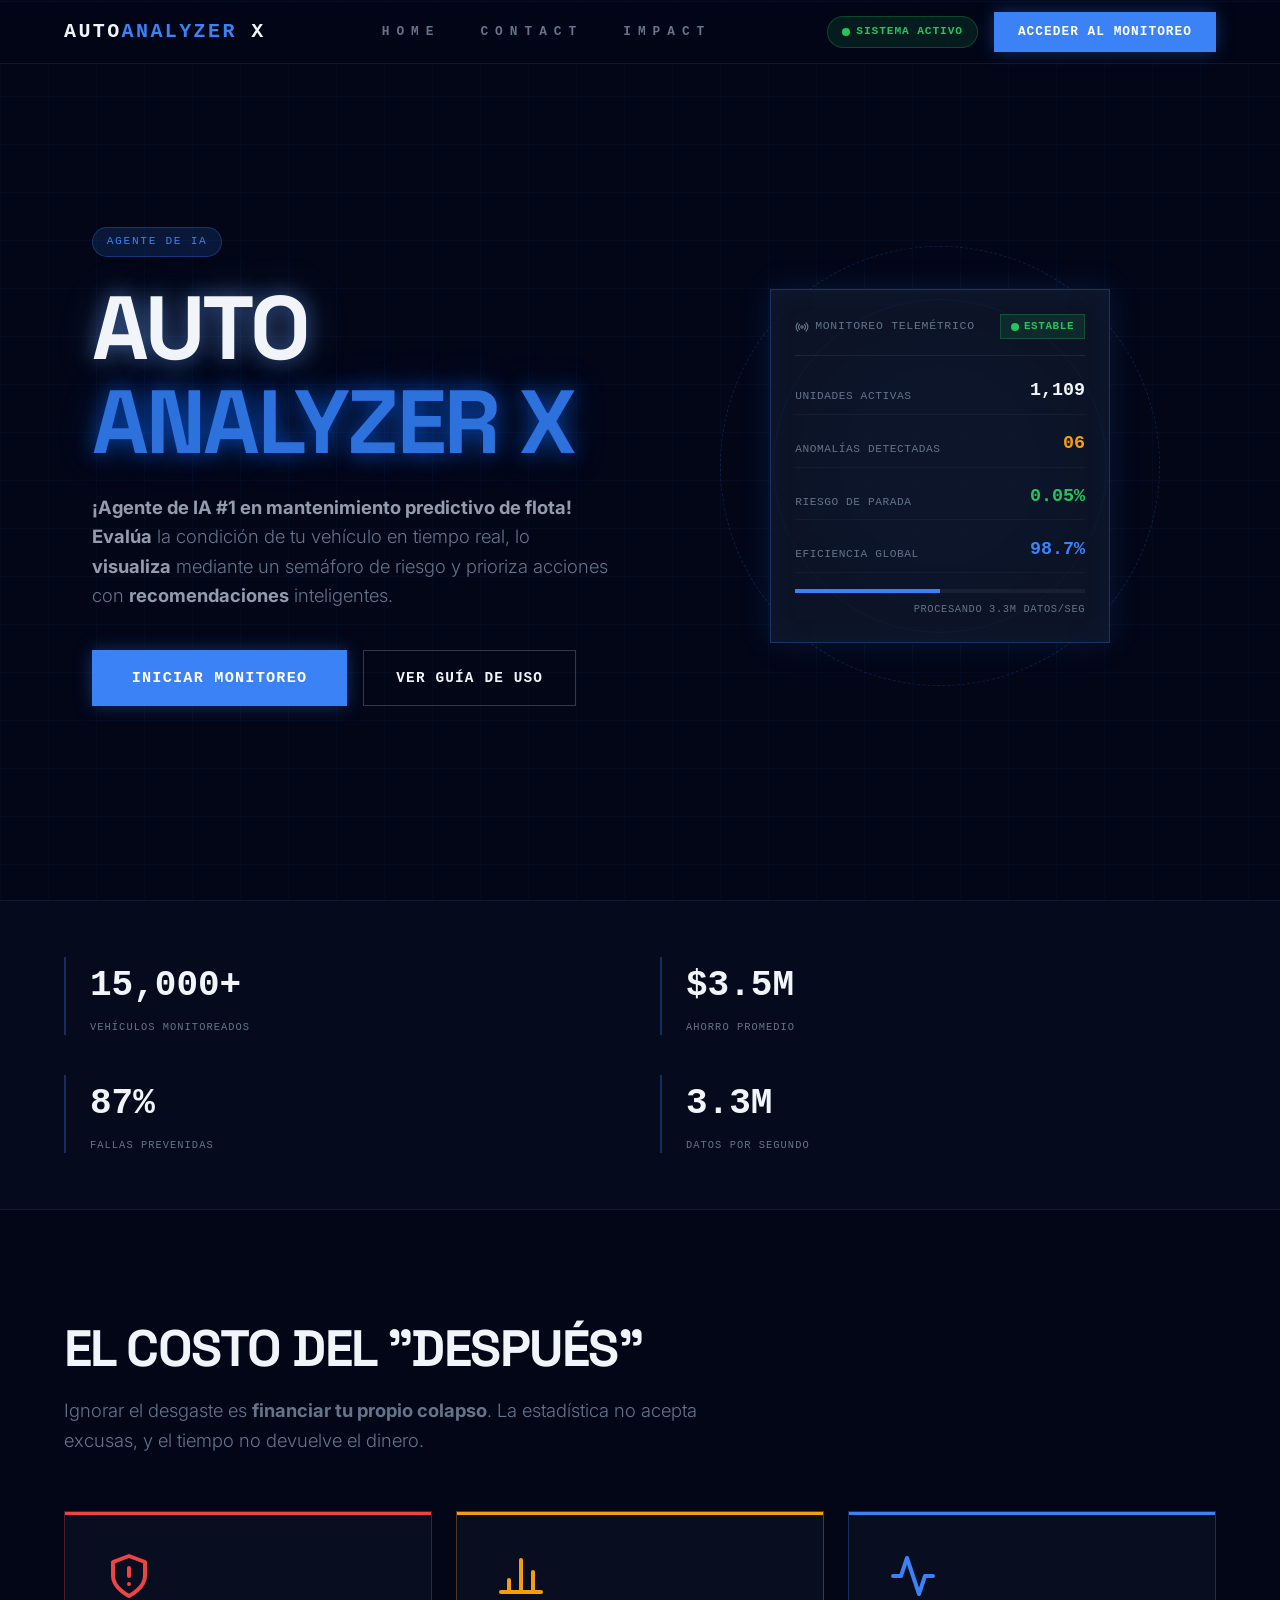
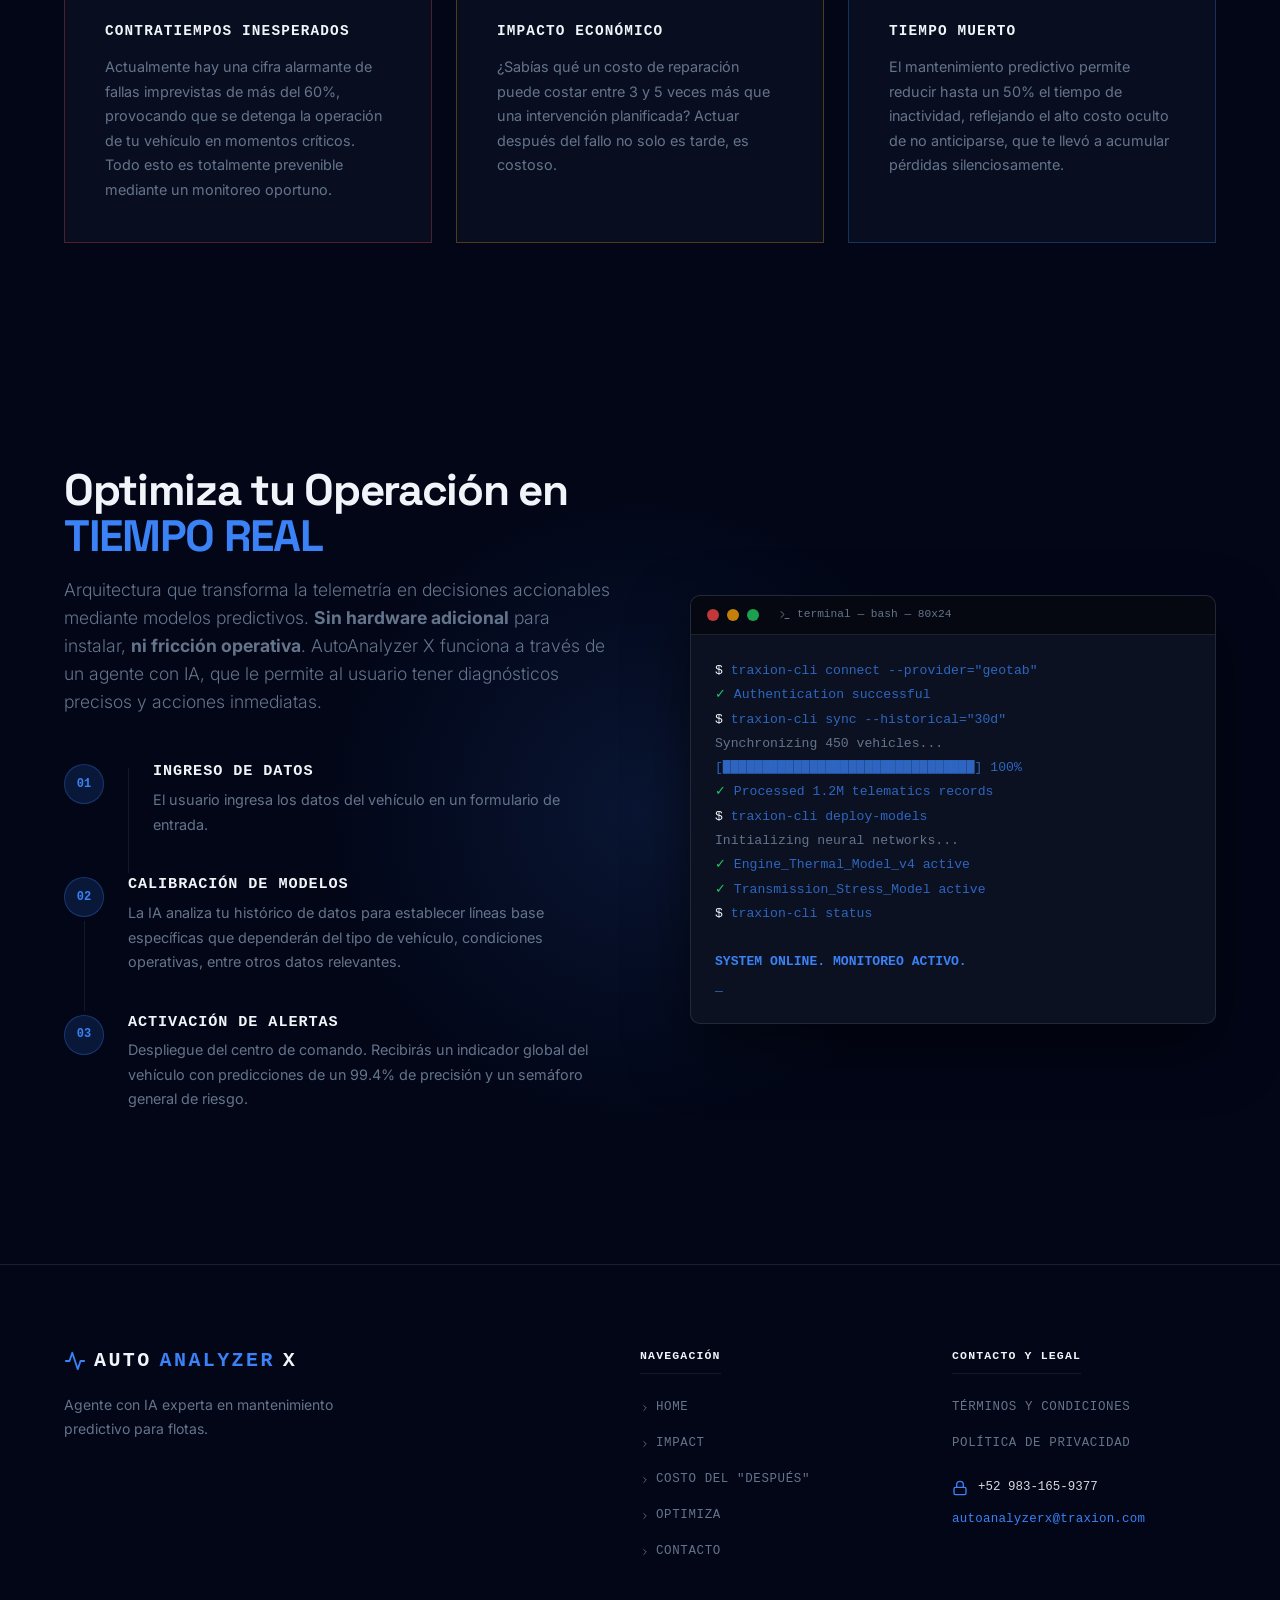
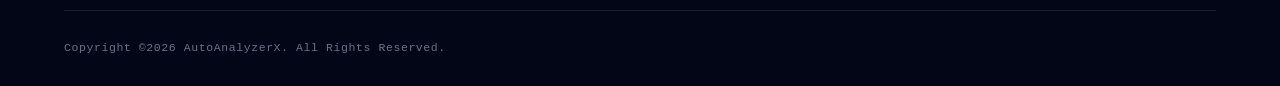
==== index.html @ 4f2681bc "cambio de nombre html" ====
<!DOCTYPE html>
<html lang="es">

<head>
    <meta charset="UTF-8">
    <meta name="viewport" content="width=device-width, initial-scale=1.0">
    <title>AutoAnalyzerX IA | Health & Care </title>
    <link rel="stylesheet" href="principal.css">

    <!--Link importado de google apis en el que juntaron varias fuentes y se utilizaron para el diseño general-->
    <style>
        @import url('https://fonts.googleapis.com/css2?family=Space+Grotesk:wght@400;500;600;700;800;900&family=Inter:wght@300;400;500;600&display=swap');
    </style>
</head>


<body>

    <!-- ENCABEZADO -->

    <nav>
        <div class="container">
            <div class="encabezado">
                <a href="#" class="logo">
                    <span class="logo-text">AUTO<span>ANALYZER</span> X
                </a>
                
                <div class="links">
                    <a href="#home">HOME</a>
                    <a href="#contact">CONTACT</a>
                    <a href="#impact">IMPACT</a>
                </div>
                
                <div class="sistema-acceder">
                    <div class="sistema-activo">
                        <span class="boton-sistema"></span>
                        SISTEMA ACTIVO
                    </div>
                    <a class="boton-acceder" href="....." target="_blank">
                        ACCEDER AL MONITOREO
                    </a>
                </div>
            </div>
        </div>
    </nav>

    <!-- BODY PRINCIPAL-INICIO -->

    <section id="hero" class="main-body">
        <div class="container">
            <div class="hero-inner">

                <!-- INICIO-TITULO -->
                <div class="hero-content">
                    <div class="agente-ia">
                        Agente de IA
                    </div>

                    <h1 class="titulo-principal">
                        AUTO
                        <span class="texto-2-colorido">ANALYZER X</span>
                    </h1>
                    
                    <p class="subtexto-titulo">
                        <strong>¡Agente de IA #1 en mantenimiento predictivo de flota!</strong>  
                        <strong>Evalúa</strong> la condición de tu vehículo en tiempo real, lo <strong>visualiza</strong> mediante un semáforo de riesgo y prioriza acciones con <strong>recomendaciones</strong> inteligentes.                     
                    </p>
                    
                    <div class="boton-hero">
                        <a class="boton-acceder boton-acceder-lg" href="........." target="_blank">
                            INICIAR MONITOREO
                        </a>
                        <a class="boton-guia" href="#tecnologia">
                            VER GUÍA DE USO
                        </a>
                    </div>
                </div>
                
                <!-- INICIO-CUADRO -->
                <div class="inicio-cuadro">
                    <div class="fondo-img-rango">

                        <!-- Diseño de un icono con fondo de radio -->
                        <div class="circulo-uno"></div>
                        <div class="circulo-dos"></div>
                        <div class="circulo-tres"></div>

                        <div class="rango-circulo efecto-border">
                            <div class="contenido-rango">
                                
                                <div class="rango-content-text">
                                    <svg width="14" height="14" viewBox="0 0 24 24"><circle cx="12" cy="12" r="2"></circle><path d="M16.24 7.76a6 6 0 0 1 0 8.49m-8.48-.01a6 6 0 0 1 0-8.49m11.31-2.82a10 10 0 0 1 0 14.14m-14.14 0a10 10 0 0 1 0-14.14"></path></svg>
                                    MONITOREO TELEMÉTRICO
                                    </div>
                                    <div class="rang-estable">
                                        <span class="boton-sistema"></span>
                                        ESTABLE
                                    </div>
                                </div>

                                <div class="cuadro-rango">
                                    <div class="cuadro-valores">
                                        <span class="cuadro-valores-texto">
                                            UNIDADES ACTIVAS
                                        </span>
                                        <span class="cuadro-valores-value uno">
                                            1,109
                                        </span>
                                    </div>

                                    <div class="cuadro-valores">
                                        <span class="cuadro-valores-texto">
                                            ANOMALÍAS DETECTADAS
                                        </span>
                                        <span class="cuadro-valores-value dos">
                                            06
                                        </span>
                                    </div>

                                    <div class="cuadro-valores">
                                        <span class="cuadro-valores-texto">
                                            RIESGO DE PARADA
                                        </span>
                                        <span class="cuadro-valores-value tres">
                                            0.05%
                                        </span>
                                    </div>
                                    
                                    <div class="cuadro-valores">
                                        <span class="cuadro-valores-texto">
                                            EFICIENCIA GLOBAL
                                        </span>
                                        <span class="cuadro-valores-value cuatro">
                                            98.7%
                                        </span>
                                    </div>
                                </div>
                                
                                <div class="rang-progress">
                                    <div class="rang-progress-bar"></div>
                                </div>
                                
                                <div class="rang-footer">
                                    PROCESANDO 3.3M DATOS/SEG
                                </div>
                            </div>
                        </div>
                    </div>
                </div>
            </div>
        </section>
        
        <!-- INICIO-FOOTER -->

        <section id="valores-aproximaciones">
            <div class="container">
                <div class="datos-aprox">
                    <div class="dato-item">
                        <div class="dato-value">15,000+</div>
                        <div class="dato-label">Vehículos Monitoreados</div>
                    </div>
                    
                    <div class="dato-item valor-1">
                        <div class="dato-value">$3.5M</div>
                        <div class="dato-label">Ahorro Promedio</div>
                    </div>
                    
                    <div class="dato-item valor-2">
                        <div class="dato-value">87%</div>
                        <div class="dato-label">Fallas Prevenidas</div>
                    </div>
                    
                    <div class="dato-item valor-3">
                        <div class="dato-value">3.3M</div>
                        <div class="dato-label">Datos por Segundo</div>
                    </div>
                </div>
            </div>
        </section>


        <!-- COSTO DEL DESPUÉS -->

        <section id="costo-despues" class="section">

            <div class="container">
                <div class="reveal">
                    <h2 class="costo-desp-texto"><strong>EL COSTO DEL "DESPUÉS"</strong></h2>
                    <p class="subtexto-costo-desp">Ignorar el desgaste es <strong>financiar tu propio colapso</strong>. La estadística no acepta excusas, y el tiempo no devuelve el dinero.</p>
                </div>
                
                <div class="cards-cuadro">
                    <div class="contenedor-cuadro card-red card-border-red reveal">
                        <!-- diseño de icono -->
                        <svg class="problem-icon icon-red" viewBox="0 0 24 24" width="60" height="60">
                            <path d="M12 22s8-4 8-10V5l-8-3-8 3v7c0 6 8 10 8 10z"></path>
                            <line x1="12" y1="8" x2="12" y2="12"></line>
                            <line x1="12" y1="16" x2="12.01" y2="16"></line>
                        </svg>

                        <h3 class="card-title">Contratiempos Inesperados</h3>
                        <p class="card-interior">Actualmente hay una cifra alarmante de fallas imprevistas de más del 60%, provocando que se detenga la operación de tu vehículo en momentos críticos. Todo esto es totalmente prevenible mediante un monitoreo oportuno.</p>
                    </div>
                    
                    <div class="contenedor-cuadro card-naranja card-border-naranja reveal valor-1">
                        <!-- diseño de icono -->
                        <svg class="problem-icon icon-amber" viewBox="0 0 24 24" width="60" height="60">
                            <line x1="18" y1="20" x2="18" y2="10"></line>
                            <line x1="12" y1="20" x2="12" y2="4"></line>
                            <line x1="6" y1="20" x2="6" y2="14"></line>
                            <line x1="2" y1="20" x2="22" y2="20"></line>
                        </svg>
                        
                        <h3 class="card-title">Impacto económico</h3>
                        <p class="card-interior">¿Sabías qué un costo de reparación puede costar entre 3 y 5 veces más que una intervención planificada? Actuar después del fallo no solo es tarde, es costoso.</p>
                    </div>
                    
                    <div class="contenedor-cuadro card-blue card-border-blue reveal valor-2">
                        <!-- diseño de icono -->
                        <svg class="problem-icon icon-blue" viewBox="0 0 24 24" width="60" height="60">
                            <polyline points="22 12 18 12 15 21 9 3 6 12 2 12"></polyline>
                        </svg>
                        <h3 class="card-title">Tiempo Muerto</h3>
                        <p class="card-interior">El mantenimiento predictivo permite reducir hasta un 50% el tiempo de inactividad, reflejando el alto costo oculto de no anticiparse, que te llevó a acumular pérdidas silenciosamente.</p>
                    </div>
                </div>
            </div>
        </section>



        <!-- IMPLEMENTACIÓN -->

        <section id="implementacion" class="section">

            <div class="container">

                <div class="impl-contenedor">

                    <div class="impl-content reveal">
                        <h2 class="impl-heading"> Optimiza tu Operación en<span> TIEMPO REAL</span></h2> 
                        <p class="impl-subtexto">Arquitectura que transforma la telemetría en decisiones accionables mediante modelos predictivos. <strong>Sin hardware adicional</strong> para instalar, <strong>ni fricción operativa</strong>. AutoAnalyzer X funciona a través de un agente con IA, que le permite al usuario tener diagnósticos precisos y acciones inmediatas.</p>
                        
                        <div class="pasos">

                            <div class="paso-indv">
                                <div class="paso-indv">
                                    <div class="paso-indv-circle">01</div>
                                    <div class="paso-indv-line"></div>
                                </div>
                                <div class="paso-indv-body">
                                    <h4 class="paso-indv-title">Ingreso de datos</h4>
                                    <p class="paso-indv-desc">El usuario ingresa los datos del vehículo en un formulario de entrada.</p>
                                </div>
                            </div>

                            <div class="paso-indv">
                                <div class="paso-indv-col">
                                    <div class="paso-indv-circle">02</div>
                                    <div class="paso-indv-line"></div>
                                </div>
                                <div class="paso-indv-body">
                                    <h4 class="paso-indv-title">Calibración de Modelos</h4>
                                    <p class="paso-indv-desc">La IA analiza tu histórico de datos para establecer líneas base específicas que dependerán del tipo de vehículo, condiciones operativas, entre otros datos relevantes.</p>
                                </div>
                            </div>

                            <div class="paso-indv">
                                <div class="paso-indv-col">
                                    <div class="paso-indv-circle">03</div>
                                </div>
                                <div class="paso-indv-body">
                                    <h4 class="paso-indv-title">Activación de Alertas</h4>
                                    <p class="paso-indv-desc">Despliegue del centro de comando. Recibirás un indicador global del vehículo con predicciones de un 99.4% de precisión y un semáforo general de riesgo.</p>
                                </div>
                            </div>

                        </div>
                    </div>
                    
                    <!-- Terminal -->
                    <div class="impl-terminal reveal valor-1">

                        <div class="terminal">

                            <div class="terminal-bar">
                                <div class="dot dot-red"></div>
                                <div class="dot dot-amber"></div>
                                <div class="dot dot-green"></div>

                                <div class="terminal-label">
                                    <!-- Terminal icon -->
                                     <svg width="12" height="12" viewBox="0 0 24 24"><polyline points="4 17 10 11 4 5"></polyline><line x1="12" y1="19" x2="20" y2="19"></line></svg>
                                     terminal — bash — 80x24
                                    </div>
                                </div>

                                <div class="terminal-body">
                                    <span class="t-white">$</span> traxion-cli connect --provider="geotab"<br/>
                                    <span class="t-green">✓</span> Authentication successful<br/>
                                    <span class="t-white">$</span> traxion-cli sync --historical="30d"<br/>
                                    <span class="t-muted">Synchronizing 450 vehicles...</span><br/>
                                    [████████████████████████████████] 100%<br/>
                                    <span class="t-green">✓</span> Processed 1.2M telematics records<br/>
                                    <span class="t-white">$</span> traxion-cli deploy-models<br/>
                                    <span class="t-muted">Initializing neural networks...</span><br/>
                                    <span class="t-green">✓</span> Engine_Thermal_Model_v4 active<br/>
                                    <span class="t-green">✓</span> Transmission_Stress_Model active<br/>
                                    <span class="t-white">$</span> traxion-cli status<br/>
                                    <br/>
                                    <span class="t-blue">SYSTEM ONLINE. MONITOREO ACTIVO.</span><br/>
                                    <span class="t-cursor">_</span>
                                </div>

                            </div>

                        </div>

                    </div>

                </div>

            </div>
        </section>
        
        <footer>
            <div class="container">

                <div class="footer-grid">
                    
                    <div>
                        <div class="footer-brand-text">
                            <svg width="22" height="22" viewBox="0 0 24 24" color="var(--blue)"><polyline points="22 12 18 12 15 21 9 3 6 12 2 12"></polyline></svg>
                            AUTO<span>ANALYZER </span>X 
                        </div>
                        
                        <p class="footer-brand-desc">
                            Agente con IA experta en mantenimiento predictivo para flotas.
                        </p>  
                    </div>

                    <div>
                        <div class="footer-col-title">
                            Navegación
                        </div>

                        <ul class="footer-links">
                            <li>
                                <a href="#">
                                    <svg width="10" height="10" viewBox="0 0 24 24"><polyline points="9 18 15 12 9 6"></polyline></svg>
                                    HOME
                                </a>
                            </li>
                                
                            <li>
                                <a href="#impact">
                                    <svg width="10" height="10" viewBox="0 0 24 24"><polyline points="9 18 15 12 9 6"></polyline></svg>
                                    IMPACT
                                </a>
                            </li>
                            
                            <li>
                                <a href="#costo">
                                    <svg width="10" height="10" viewBox="0 0 24 24"><polyline points="9 18 15 12 9 6"></polyline></svg>
                                    COSTO DEL "DESPUÉS"
                                </a>
                            </li>

                            <li>
                                <a href="#optimiza">
                                    <svg width="10" height="10" viewBox="0 0 24 24"><polyline points="9 18 15 12 9 6"></polyline></svg>
                                    OPTIMIZA
                                </a>
                            </li>
                                
                            <li>
                                <a href="#contacto">
                                    <svg width="10" height="10" viewBox="0 0 24 24"><polyline points="9 18 15 12 9 6"></polyline></svg>
                                    CONTACTO
                                </a>
                            </li>
                        </ul>
                    </div>
                        
                    <div>
                        <div class="footer-col-title">Contacto y Legal</div>
                        
                        <ul class="footer-links" style="margin-bottom:1.5rem;">
                            <li><a href="#">TÉRMINOS Y CONDICIONES</a></li>
                            <li><a href="#">POLÍTICA DE PRIVACIDAD</a></li>
                        </ul>

                        <div class="footer-contact-item">
                            <svg width="16" height="16" viewBox="0 0 24 24" color="var(--blue)"><rect x="3" y="11" width="18" height="11" rx="2" ry="2"></rect><path d="M7 11V7a5 5 0 0 1 10 0v4"></path></svg>
                            +52 983-165-9377
                        </div>
                        
                        <div class="footer-email">autoanalyzerx@traxion.com</div>
                    </div>
                </div>
                    
                <!-- Bottom bar -->
                <div class="footer-bottom">
                    <p class="footer-copy">Copyright &copy;2026 AutoAnalyzerX. All Rights Reserved.</p>
                </div>

            </div>

        </footer>
            
        <script>
        const observer = new IntersectionObserver((entries) => {
            entries.forEach(entry => {
                if (entry.isIntersecting) {
                    entry.target.classList.add('visible');
                }
            });
        }, { 
            threshold: 0.12 });document.querySelectorAll('.reveal').forEach(el => observer.observe(el));
        </script>

    </body>

</html>
---- principal.css ----
/* GENNERAL-CONTENIDO COMPLETO  */
body {
  background-color: var(--bg-deep);
  color: var(--text-primary);
  font-family: 'Inter', sans-serif;
  font-weight: 400;
  line-height: 1.6;
  min-height: 100vh;
  overflow-x: hidden;
}

h1, h2, h3, h4 {
  font-family: 'Space Grotesk', sans-serif;
  line-height: 1.05;
  letter-spacing: -0.03em;
}

a { text-decoration: none; color: inherit; }
ul { list-style: none; }
img { display: block; max-width: 100%; }


*, *::before, *::after { box-sizing: border-box; margin: 0; padding: 0; }
html { scroll-behavior: smooth; }


/* para visualizar en PANTALLAS PEQUEÑAS*/
@media (max-width: 768px) {
  .links { display: none; }
  .sistema-activo { display: none; }

  .datos-aprox {
    grid-template-columns: 1fr 1fr;
  }

  .footer-grid {
    grid-template-columns: 1fr;
    gap: 2.5rem;
  }

  .table-body { padding: 1rem; } 
}

@media (max-width: 640px) {
  .boton-hero { flex-direction: column; }
  .boton-acceder-lg, .boton-guia { width: 100%; justify-content: center; }
}


/* para visualizar en PANTALLAS GRANDES */
@media (min-width: 768px) {
  .datos-aprox {
    grid-template-columns: repeat(4, 1fr);
  }
}














.main-body {
  background-image:
    linear-gradient(rgba(59,130,246,0.04) 1px, transparent 1px),
    linear-gradient(90deg, rgba(59,130,246,0.04) 1px, transparent 1px);
  background-size: 48px 48px;
}

.texto-2-colorido {
    color: #2d71dd;
    text-shadow: 0 0 20px rgba(0, 97, 252, 0.6), 0 0 40px rgba(59,130,246,0.3);
}

.efecto-box {
  box-shadow: 0 0 20px rgba(59,130,246,0.25), inset 0 0 20px rgba(59,130,246,0.05);
}

.efecto-border {
  border: 1px solid var(--blue-border);
  box-shadow: 0 0 30px rgba(59,130,246,0.15), inset 0 0 30px rgba(59,130,246,0.05);
}

.boton-sistema {
  display: inline-block;
  width: 8px; height: 8px;
  border-radius: 50%;
  background-color: var(--green);
  animation: pulse-dot 2s ease-in-out infinite;
}

/* BODY */

.container {
  max-width: 1200px;
  margin: 0 auto;
  padding: 0 1.5rem;
}

nav {
  position: fixed;
  top: 0; left: 0; right: 0;
  z-index: 100;
  height: 64px;
  border-bottom: 1px solid var(--border);
  background: rgba(2,6,23,0.85);
  backdrop-filter: blur(12px);
  -webkit-backdrop-filter: blur(12px);
}

.encabezado {
  display: flex;
  align-items: center;
  justify-content: space-between;
  height: 64px;
}



/* ENCABEZADO */

.logo {
  display: flex;
  align-items: center;
  gap: 10px;
}


.logo-text {
  font-family: 'Courier New', monospace;
  font-weight: 700;
  font-size: 1.25rem;
  letter-spacing: 0.12em;
  color: var(--text-primary);
}

.logo-text span { color: var(--blue); }

.links {
  display: flex;
  align-items: center;
  gap: 2.5rem;
}

.links a {
  font-size: 0.8rem;
  font-weight: 600;
  letter-spacing: 7px;
  color: var(--text-muted);
  transition: color 0.2s;
  font-family: 'Courier New', monospace;
}

.links a:hover { color: var(--blue); }


.sistema-acceder {
  display: flex;
  align-items: center;
  gap: 1rem;
}

.sistema-activo {
  display: flex;
  align-items: center;
  gap: 6px;
  font-size: 0.7rem;
  font-family: 'Courier New', monospace;
  font-weight: 700;
  color: var(--green);
  background: var(--green-dim);
  border: 1px solid var(--green-border);
  padding: 6px 14px;
  border-radius: 999px;
  letter-spacing: 0.08em;
}

.boton-acceder {
  display: inline-flex;
  align-items: center;
  gap: 8px;
  background: var(--blue);
  color: #fff;
  font-family: 'Courier New', monospace;
  font-weight: 700;
  font-size: 0.8rem;
  letter-spacing: 0.08em;
  padding: 0 1.5rem;
  height: 40px;
  border: none;
  cursor: pointer;
  transition: background 0.2s, box-shadow 0.2s;
  text-decoration: none;
  box-shadow: 0 0 18px rgba(59,130,246,0.35);
}

.boton-acceder:hover {
  background: rgba(59,130,246,0.85);
  box-shadow: 0 0 30px rgba(59,130,246,0.5);
}

.boton-acceder-lg {
  height: 56px;
  padding: 0 2.5rem;
  font-size: 0.95rem;
}

.boton-guia {
  display: inline-flex;
  align-items: center;
  gap: 8px;
  background: transparent;
  color: var(--text-primary);
  font-family: 'Courier New', monospace;
  font-weight: 700;
  font-size: 0.9rem;
  letter-spacing: 0.08em;
  padding: 0 2rem;
  height: 56px;
  border: 1px solid rgba(255,255,255,0.2);
  cursor: pointer;
  transition: background 0.2s;
  text-decoration: none;
}

.boton-guia:hover { background: rgba(255,255,255,0.05); }



#hero {
  min-height: 100vh;
  padding: 8rem 0 6rem;
  position: relative;
  overflow: hidden;
  display: flex;
  align-items: center;
}

.hero-inner {
  display: flex;
  align-items: center;
  gap: 4rem;
  flex-wrap: wrap;
}

.hero-content { flex: 1 1 420px; }
.inicio-cuadro    { flex: 1 1 380px; }

.agente-ia {
  display: inline-flex;
  align-items: center;
  gap: 6px;
  padding: 5px 14px;
  border-radius: 999px;
  border: 1px solid var(--blue-border);
  background: var(--blue-dim);
  color: var(--blue);
  font-family: 'Courier New', monospace;
  font-size: 0.7rem;
  letter-spacing: 0.15em;
  text-transform: uppercase;
  margin-bottom: 1.5rem;
  animation: fade-up 0.5s ease both;
}

.titulo-principal {
  font-size: clamp(3rem, 7vw, 6.5rem);
  font-weight: 900;
  color: var(--text-primary);
  margin-bottom: 1.5rem;
  animation: fade-up 0.5s 0.1s ease both;
  text-shadow: 0 0 20px #497dd099, 0 0 40px #8dafe74d;
}


.subtexto-titulo{
  font-size: 1.15rem;
  color: var(--text-muted);
  font-weight: 300;
  max-width: 520px;
  margin-bottom: 2.5rem;
  animation: fade-up 0.5s 0.2s ease both;
  text-align: left;
}

.subtexto-titulo strong{
    color: #e1eeffa5;
}


.boton-hero{
  display: flex;
  flex-wrap: wrap;
  gap: 1rem;
  animation: fade-up 0.5s 0.3s ease both;
}

/* Sección: PARTE PRINCIPAL - INICIAL */

.fondo-img-rango {
  position: relative;
  width: 100%;
  max-width: 440px;
  aspect-ratio: 1;
  display: flex;
  align-items: center;
  justify-content: center;
  margin: 0 auto;
  animation: fade-in 0.8s 0.4s ease both;
}

.circulo-uno {
  position: absolute;
  inset: 20%;
  border-radius: 50%;
  background: rgba(59,130,246,0.08);
  filter: blur(40px);
}

.circulo-dos {
  position: absolute;
  inset: 0;
  border-radius: 50%;
  border: 1px dashed rgba(59,130,246,0.2);
  animation: spin-slow 60s linear infinite;
}

.circulo-tres {
  position: absolute;
  inset: 12%;
  border-radius: 50%;
  border: 1px solid rgba(59,130,246,0.3);
  animation: spin-slow-rev 40s linear infinite;
}

.rango-circulo {
  position: relative;
  z-index: 10;
  width: 90%;
  max-width: 340px;
  background: rgba(15,23,42,0.85);
  backdrop-filter: blur(12px);
  border: 1px solid var(--blue-border);
  box-shadow: 0 0 30px rgba(59,130,246,0.15), inset 0 0 30px rgba(59,130,246,0.05);
  padding: 1.5rem;
  font-family: 'Courier New', monospace;
  font-size: 0.8rem;
}

.contenido-rango {
  display: flex;
  justify-content: space-between;
  align-items: center;
  border-bottom: 1px solid var(--border);
  padding-bottom: 1rem;
  margin-bottom: 1.25rem;
}

.rango-content-text {
  display: flex;
  align-items: center;
  gap: 6px;
  color: var(--text-muted);
  font-size: 0.72rem;
  letter-spacing: 0.06em;
}

.rang-estable {
  display: flex;
  align-items: center;
  gap: 5px;
  color: var(--green);
  font-weight: 700;
  background: var(--green-dim);
  border: 1px solid var(--green-border);
  padding: 3px 10px;
  font-size: 0.68rem;
  letter-spacing: 0.06em;
}

.cuadro-rango { display: flex; flex-direction: column; gap: 0.9rem; margin-bottom: 1rem; }

.cuadro-valores {
  display: flex;
  justify-content: space-between;
  align-items: flex-end;
  border-bottom: 1px solid rgba(255,255,255,0.04);
  padding-bottom: 0.5rem;
}

.cuadro-valores-texto { color: var(--text-muted); font-size: 0.7rem; letter-spacing: 0.05em; }
.cuadro-valores-value { font-size: 1.15rem; font-weight: 700; }
.uno { color: var(--text-primary); }
.dos { color: var(--amber); }
.tres { color: var(--green); }
.cuatro { color: var(--blue); }

.rang-progress {
  height: 4px;
  background: rgba(255,255,255,0.05);
  overflow: hidden;
  position: relative;
  margin-bottom: 0.5rem;
}

.rang-progress-bar {
  position: absolute;
  top: 0; left: 0;
  height: 100%;
  width: 50%;
  background: var(--blue);
  animation: slide-bar 2s linear infinite;
}

.rang-footer {
  text-align: right;
  font-size: 0.65rem;
  color: var(--text-muted);
  letter-spacing: 0.06em;
}

/* PARTE INICIAL-FOOTER-VALORES */
#valores-aproximaciones {
  padding: 3.5rem 0;
  border-top: 1px solid var(--border);
  border-bottom: 1px solid var(--border);
  background: rgba(15,23,42,0.3);
}

.datos-aprox {
  display: grid;
  grid-template-columns: repeat(2, 1fr);
  gap: 2.5rem;
}

.dato-item {
  border-left: 2px solid rgba(59,130,246,0.3);
  padding-left: 1.5rem;
  transition: border-color 0.2s;
}

.dato-item:hover { border-color: var(--blue); }

.dato-value {
  font-family: 'Courier New', monospace;
  font-size: 2.25rem;
  font-weight: 700;
  color: var(--text-primary);
  margin-bottom: 0.25rem;
}

.dato-label {
  font-size: 0.65rem;
  color: var(--text-muted);
  font-family: 'Courier New', monospace;
  letter-spacing: 0.1em;
  text-transform: uppercase;
}



/* Sección: EL COSTO DEL "DESPUÉS" */

.section { padding: 7rem 0; }
.section-sm { padding: 4rem 0; }

.costo-desp-texto {
  font-size: clamp(2rem, 4vw, 3.5rem);
  font-weight: 800;
  margin-bottom: 1.25rem;
  letter-spacing: -0.03em;
}

.subtexto-costo-desp {
  font-size: 1.15rem;
  color: var(--text-muted);
  font-weight: 300;
  max-width: 640px;

}

.subtexto-costo-desp-centered { margin: 0 auto; text-align: center; }

#problema { background-color: var(--bg-deep); }

.cards-cuadro {
  display: grid;
  grid-template-columns: repeat(auto-fit, minmax(280px, 1fr));
  gap: 1.5rem;
  margin-top: 3.5rem;
}

.contenedor-cuadro {
  background: rgba(15,23,42,0.5);
  padding: 2.5rem;
  position: relative;
  overflow: hidden;
  border: 1px solid var(--border);
  transition: background 0.2s;
}

.contenedor-cuadro:hover { background: rgba(15,23,42,0.9); }

.contenedor-cuadro::before {
  content: '';
  position: absolute;
  top: 0; left: 0; right: 0;
  height: 3px;
}

.card-red::before   { background: var(--red); }
.card-naranja::before { background: var(--amber); }
.card-blue::before  { background: var(--blue); }

.card-border-red   { border-color: var(--red-border); }
.card-border-naranja { border-color: rgba(245,158,11,0.3); }
.card-border-blue  { border-color: var(--blue-border); }

.problem-icon {
  width: 48px; height: 48px;
  margin-bottom: 1.5rem;
}

.icon-red   { color: var(--red); }
.icon-amber { color: var(--amber); }
.icon-blue  { color: var(--blue); }

.card-title {
  font-family: 'Courier New', monospace;
  font-size: 0.9rem;
  font-weight: 700;
  letter-spacing: 0.08em;
  margin-bottom: 1rem;
  text-transform: uppercase;
}

.card-interior {
  font-size: 0.9rem;
  color: var(--text-muted);
  line-height: 1.7;
}



/* Sección: OPTIMIZA EN TIEMPO REAL */
#implementacion { background-color: var(--bg-deep); }

.impl-contenedor {
  display: flex;
  flex-wrap: wrap;
  gap: 5rem;
  align-items: center;
  background: radial-gradient(circle, #3b82f61f , transparent 48%);
}

.impl-content { flex: 1 1 380px; }
.impl-terminal { flex: 1 1 360px; }

.impl-heading {
  font-size: clamp(2rem, 3.5vw, 2.75rem);
  font-weight: 800;
  margin-bottom: 1rem;
}

.impl-heading span { color: var(--blue); }

.impl-subtexto {
  font-size: 1.1rem;
  color: var(--text-muted);
  font-weight: 300;
  margin-bottom: 3rem;
}

.pasos { display: flex; flex-direction: column; gap: 0; }

.paso-indv {
  display: flex;
  gap: 1.5rem;
}

.paso-indv-col {
  display: flex;
  flex-direction: column;
  align-items: center;
}

.paso-indv-circle {
  width: 40px; height: 40px;
  border-radius: 50%;
  border: 1px solid var(--blue-border);
  background: var(--blue-dim);
  display: flex;
  align-items: center;
  justify-content: center;
  font-family: 'Courier New', monospace;
  font-size: 0.75rem;
  font-weight: 700;
  color: var(--blue);
  transition: background 0.2s, color 0.2s;
  flex-shrink: 0;
}

.paso-indv:hover .paso-indv-circle {
  background: var(--blue);
  color: #fff;
}

.paso-indv-line {
  width: 1px;
  flex: 1;
  background: rgba(255,255,255,0.08);
  margin: 4px 0;
  min-height: 40px;
  transition: background 0.2s;
}

.paso-indv:hover .paso-indv-line { background: rgba(59,130,246,0.4); }

.paso-indv-body { padding-bottom: 2.5rem; }

.paso-indv-title {
  font-family: 'Courier New', monospace;
  font-weight: 700;
  font-size: 0.95rem;
  letter-spacing: 0.06em;
  margin-bottom: 0.5rem;
  text-transform: uppercase;
}

.paso-indv-desc { font-size: 0.9rem; color: var(--text-muted); line-height: 1.7; }

/* diseño para el cuadro con apariencia de terminal */
.terminal {
  background: #0b1120;
  border: 1px solid rgba(255,255,255,0.1);
  border-radius: 10px;
  overflow: hidden;
  box-shadow: 0 25px 60px rgba(0,0,0,0.5);
}

.terminal-bar {
  background: rgba(0,0,0,0.5);
  border-bottom: 1px solid rgba(255,255,255,0.1);
  padding: 10px 16px;
  display: flex;
  align-items: center;
  gap: 8px;
}

.dot { width: 12px; height: 12px; border-radius: 50%; }
.dot-red    { background: rgba(239,68,68,0.8); }
.dot-amber  { background: rgba(245,158,11,0.8); }
.dot-green  { background: rgba(34,197,94,0.8); }

.terminal-label {
  margin-left: 12px;
  font-size: 0.7rem;
  font-family: 'Courier New', monospace;
  color: var(--text-muted);
  display: flex;
  align-items: center;
  gap: 6px;
}

.terminal-body {
  padding: 1.5rem;
  font-family: 'Courier New', monospace;
  font-size: 0.82rem;
  line-height: 1.85;
  color: rgba(59,130,246,0.75);
}

.t-white  { color: var(--text-primary); }
.t-green  { color: var(--green); }
.t-muted  { color: var(--text-muted); }
.t-blue   { color: var(--blue); font-weight: 700; }

.t-cursor {
  display: inline-block;
  animation: blink 1s step-end infinite;
  color: var(--blue);
}



/* FOOTER */

footer {
  background: #020617;
  border-top: 1px solid rgba(255,255,255,0.1);
  padding: 5rem 0 0;
  font-family: 'Courier New', monospace;
  font-size: 0.82rem;
}

.footer-grid {
  display: grid;
  grid-template-columns: 2fr 1fr 1fr;
  gap: 3rem;
  margin-bottom: 3rem;
}

.footer-brand-text {
  font-size: 1.25rem;
  font-weight: 700;
  letter-spacing: 0.12em;
  color: var(--text-primary);
  display: flex;
  align-items: center;
  gap: 8px;
  margin-bottom: 1rem;
}

.footer-brand-text span { color: var(--blue); }

.footer-brand-desc {
  color: var(--text-muted);
  max-width: 300px;
  line-height: 1.7;
  margin-bottom: 1.5rem;
  font-family: 'Inter', sans-serif;
  font-size: 0.875rem;
}

.footer-col-title {
  color: var(--text-primary);
  font-weight: 700;
  margin-bottom: 1.5rem;
  letter-spacing: 0.1em;
  border-bottom: 1px solid var(--border);
  padding-bottom: 0.5rem;
  display: inline-block;
  font-size: 0.72rem;
  text-transform: uppercase;
}

.footer-links { display: flex; flex-direction: column; gap: 1rem; }

.footer-links a {
  color: var(--text-muted);
  display: flex;
  align-items: center;
  gap: 6px;
  transition: color 0.2s;
  font-size: 0.78rem;
  letter-spacing: 0.05em;
}

.footer-links a:hover { color: var(--blue); }

.footer-contact-item {
  display: flex;
  align-items: center;
  gap: 10px;
  color: rgba(255,255,255,0.85);
  font-size: 0.78rem;
  margin-bottom: 0.75rem;
}

.footer-email {
  color: var(--blue);
  cursor: pointer;
  font-size: 0.78rem;
  letter-spacing: 0.02em;
}

.footer-email:hover { text-decoration: underline; }

.footer-bottom {
  border-top: 1px solid rgba(255,255,255,0.1);
  padding: 1.75rem 0;
  display: flex;
  flex-wrap: wrap;
  justify-content: space-between;
  align-items: center;
  gap: 1rem;
}

.footer-copy { color: var(--text-muted); font-size: 0.72rem; letter-spacing: 0.05em; }



/* OTROS */
svg {
  display: inline-block;
  vertical-align: middle;
  fill: none;
  stroke: currentColor;
  stroke-width: 2;
  stroke-linecap: round;
  stroke-linejoin: round;
}

.reveal {
  opacity: 0;
  transform: translateY(24px);
  transition: opacity 0.6s ease, transform 0.6s ease;
}

.reveal.visible {
  opacity: 1;
  transform: translateY(0);
}

.valor-1 { transition-delay: 0.1s; }
.valor-2 { transition-delay: 0.2s; }
.valor-3 { transition-delay: 0.3s; }




/* animaciones para el contenido de la página y sus secciones  */
body::before {
  content: '';
  position: fixed;
  top: 0; left: 0;
  width: 100%; height: 3px;
  background: linear-gradient(
    to bottom,
    transparent,
    rgba(59,130,246,0.06) 50%,
    transparent
  );
  animation: scanline 8s linear infinite;
  pointer-events: none;
  z-index: 9999;
}

@keyframes pulse-dot {
  0%, 100% { opacity: 1; transform: scale(1); }
  50%       { opacity: 0.4; transform: scale(0.8); }
}

@keyframes spin-slow {
  from { transform: rotate(0deg); }
  to   { transform: rotate(360deg); }
}

@keyframes spin-slow-rev {
  from { transform: rotate(0deg); }
  to   { transform: rotate(-360deg); }
}

@keyframes slide-bar {
  0%   { transform: translateX(-100%); }
  100% { transform: translateX(200%); }
}

@keyframes scanline {
  0%   { transform: translateY(-100%); }
  100% { transform: translateY(100vh); }
}

@keyframes fade-up {
  from { opacity: 0; transform: translateY(24px); }
  to   { opacity: 1; transform: translateY(0); }
}

@keyframes fade-in {
  from { opacity: 0; }
  to   { opacity: 1; }
}

@keyframes blink {
  0%, 100% { opacity: 1; }
  50%       { opacity: 0; }
}

:root {
  --bg-deep:       #020617;
  --bg-card:       #0f172a;
  --bg-card-soft:  #0d1526;
  --blue:          #3b82f6;
  --blue-dim:      rgba(59,130,246,0.15);
  --blue-border:   rgba(59,130,246,0.30);
  --green:         #22c55e;
  --green-dim:     rgba(34,197,94,0.12);
  --green-border:  rgba(34,197,94,0.25);
  --amber:         #f59e0b;
  --amber-dim:     rgba(245,158,11,0.15);
  --red:           #ef4444;
  --red-dim:       rgba(239,68,68,0.15);
  --red-border:    rgba(239,68,68,0.30);
  --purple:        #a855f7;
  --text-primary:  #f1f5f9;
  --text-muted:    #64748b;
  --border:        rgba(255,255,255,0.07);
  --radius:        0px;
}
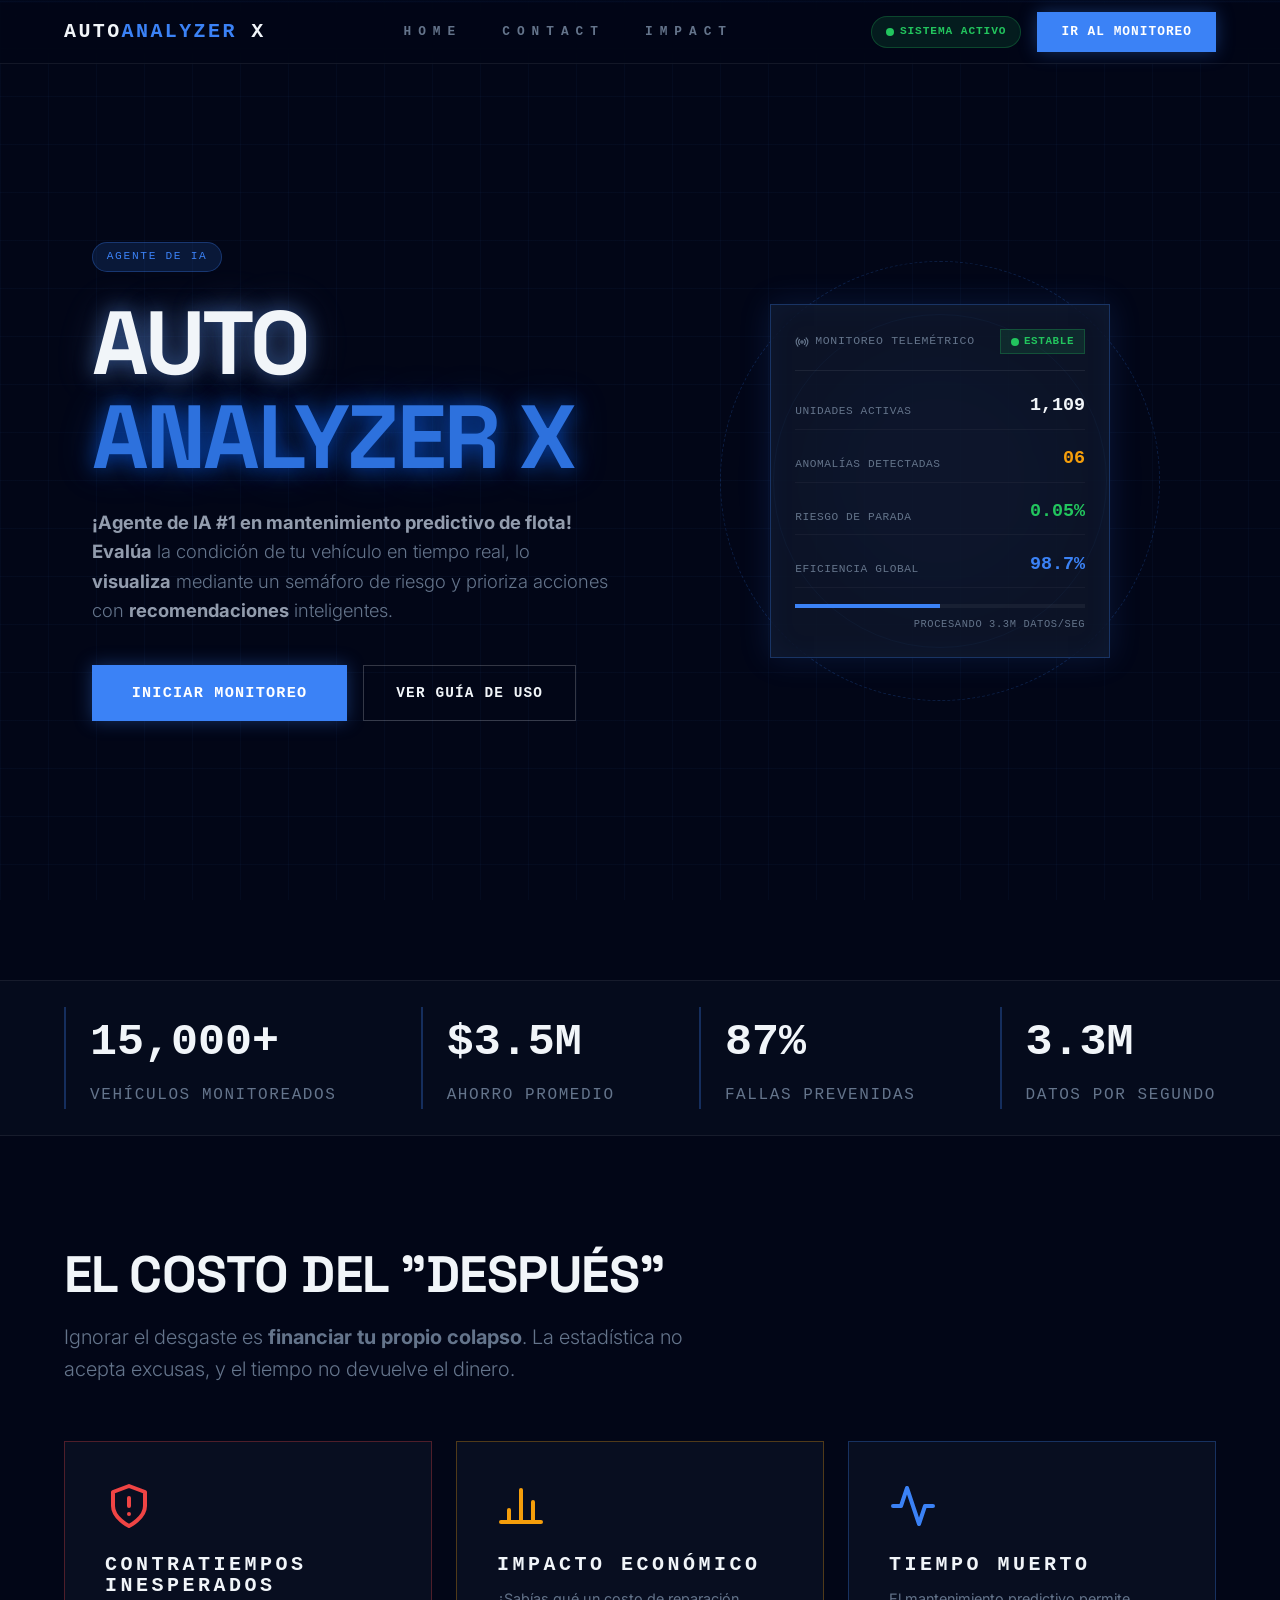
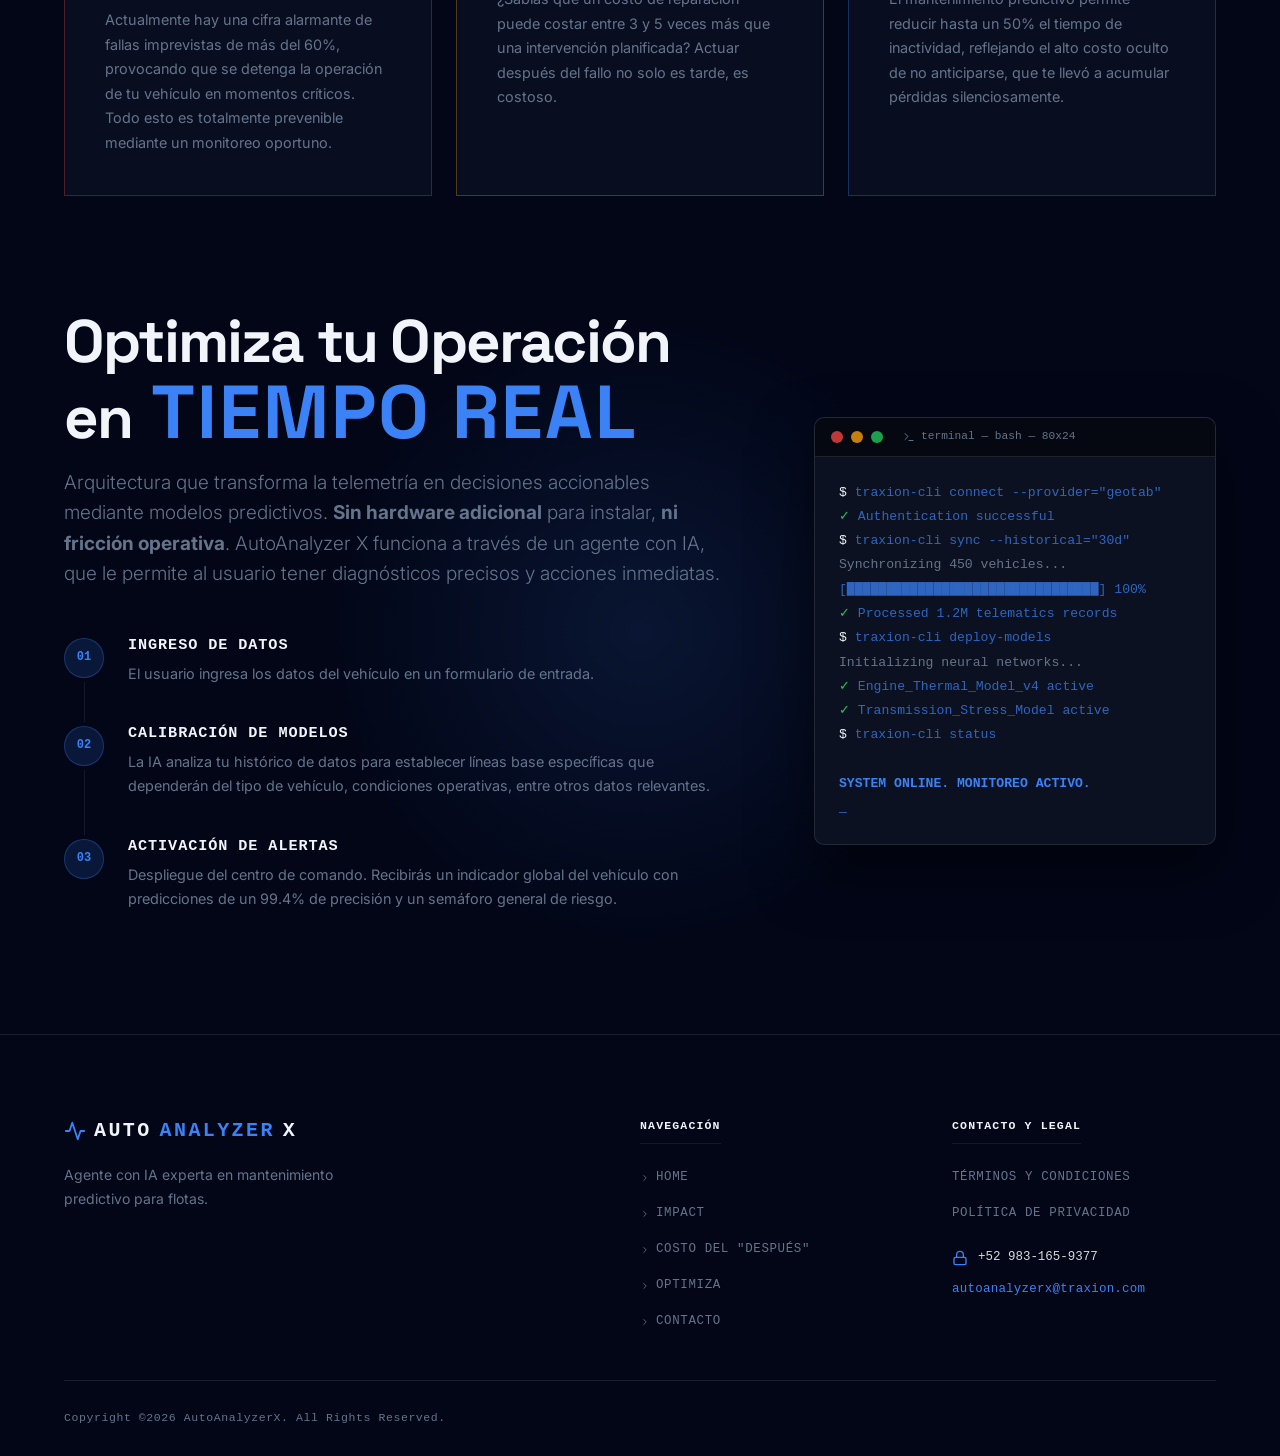
==== commit a3ddcebe: "actualizacion final" ====
--- a/index.html
+++ b/index.html
@@ -15,9 +15,7 @@
 
 
 <body>
-
     <!-- ENCABEZADO -->
-
     <nav>
         <div class="container">
             <div class="encabezado">
@@ -27,7 +25,7 @@
                 
                 <div class="links">
                     <a href="#home">HOME</a>
-                    <a href="#contact">CONTACT</a>
+                    <a href="#contactofinal">CONTACT</a>
                     <a href="#impact">IMPACT</a>
                 </div>
                 
@@ -36,8 +34,8 @@
                         <span class="boton-sistema"></span>
                         SISTEMA ACTIVO
                     </div>
-                    <a class="boton-acceder" href="....." target="_blank">
-                        ACCEDER AL MONITOREO
+                    <a class="boton-acceder" href="index_secundario.html" target="_blank">
+                        IR AL MONITOREO
                     </a>
                 </div>
             </div>
@@ -67,10 +65,10 @@
                     </p>
                     
                     <div class="boton-hero">
-                        <a class="boton-acceder boton-acceder-lg" href="........." target="_blank">
+                        <a class="boton-acceder boton-acceder-lg" href="index_secundario.html" target="_blank">
                             INICIAR MONITOREO
                         </a>
-                        <a class="boton-guia" href="#tecnologia">
+                        <a class="boton-guia" href="#implementacion">
                             VER GUÍA DE USO
                         </a>
                     </div>
@@ -190,6 +188,7 @@
                 </div>
                 
                 <div class="cards-cuadro">
+
                     <div class="contenedor-cuadro card-red card-border-red reveal">
                         <!-- diseño de icono -->
                         <svg class="problem-icon icon-red" viewBox="0 0 24 24" width="60" height="60">
@@ -244,7 +243,7 @@
                         <div class="pasos">
 
                             <div class="paso-indv">
-                                <div class="paso-indv">
+                                <div class="paso-indv-col">
                                     <div class="paso-indv-circle">01</div>
                                     <div class="paso-indv-line"></div>
                                 </div>
@@ -374,7 +373,7 @@
                             </li>
                                 
                             <li>
-                                <a href="#contacto">
+                                <a href="#contactofinal">
                                     <svg width="10" height="10" viewBox="0 0 24 24"><polyline points="9 18 15 12 9 6"></polyline></svg>
                                     CONTACTO
                                 </a>
@@ -413,12 +412,14 @@
             entries.forEach(entry => {
                 if (entry.isIntersecting) {
                     entry.target.classList.add('visible');
-                }
-            });
-        }, { 
-            threshold: 0.12 });document.querySelectorAll('.reveal').forEach(el => observer.observe(el));
+                    }});
+                    }, { 
+                        threshold: 0.12 
+                    }); document.querySelectorAll('.reveal').forEach(el => observer.observe(el));
         </script>
 
-    </body>
+    </section>
+
+</body>
 
 </html>
--- a/principal.css
+++ b/principal.css
@@ -56,17 +56,7 @@
 }
 
 
-
-
-
-
-
-
-
-
-
-
-
+/* CUERPO */
 
 .main-body {
   background-image:
@@ -97,11 +87,14 @@
   animation: pulse-dot 2s ease-in-out infinite;
 }
 
-/* BODY */
+
+
+/* ENCABEZADO */
 
 .container {
   max-width: 1200px;
   margin: 0 auto;
+  margin-bottom: -30px;
   padding: 0 1.5rem;
 }
 
@@ -124,8 +117,6 @@
 }
 
 
-
-/* ENCABEZADO */
 
 .logo {
   display: flex;
@@ -432,18 +423,21 @@
   padding: 3.5rem 0;
   border-top: 1px solid var(--border);
   border-bottom: 1px solid var(--border);
-  background: rgba(15,23,42,0.3);
-}
+  background: rgba(15,23,42,0.3); 
+  margin-top: 80px;
+}
+
 
 .datos-aprox {
-  display: grid;
-  grid-template-columns: repeat(2, 1fr);
-  gap: 2.5rem;
+  display: flex;
+  flex-direction: row;
+  justify-content: space-between;
 }
 
 .dato-item {
   border-left: 2px solid rgba(59,130,246,0.3);
   padding-left: 1.5rem;
+  margin-top: -30px;
   transition: border-color 0.2s;
 }
 
@@ -451,14 +445,14 @@
 
 .dato-value {
   font-family: 'Courier New', monospace;
-  font-size: 2.25rem;
+  font-size: 45px;
   font-weight: 700;
   color: var(--text-primary);
   margin-bottom: 0.25rem;
 }
 
 .dato-label {
-  font-size: 0.65rem;
+  font-size: 16px;
   color: var(--text-muted);
   font-family: 'Courier New', monospace;
   letter-spacing: 0.1em;
@@ -471,16 +465,17 @@
 
 .section { padding: 7rem 0; }
 .section-sm { padding: 4rem 0; }
+
 
 .costo-desp-texto {
   font-size: clamp(2rem, 4vw, 3.5rem);
   font-weight: 800;
   margin-bottom: 1.25rem;
-  letter-spacing: -0.03em;
+  letter-spacing: -0.01em;
 }
 
 .subtexto-costo-desp {
-  font-size: 1.15rem;
+  font-size: 20px;
   color: var(--text-muted);
   font-weight: 300;
   max-width: 640px;
@@ -496,6 +491,7 @@
   grid-template-columns: repeat(auto-fit, minmax(280px, 1fr));
   gap: 1.5rem;
   margin-top: 3.5rem;
+  margin-bottom: -60px;
 }
 
 .contenedor-cuadro {
@@ -510,10 +506,9 @@
 .contenedor-cuadro:hover { background: rgba(15,23,42,0.9); }
 
 .contenedor-cuadro::before {
-  content: '';
   position: absolute;
   top: 0; left: 0; right: 0;
-  height: 3px;
+  height: 2px;
 }
 
 .card-red::before   { background: var(--red); }
@@ -535,10 +530,10 @@
 
 .card-title {
   font-family: 'Courier New', monospace;
-  font-size: 0.9rem;
-  font-weight: 700;
-  letter-spacing: 0.08em;
-  margin-bottom: 1rem;
+  font-size: 20px;
+  font-weight: 700;
+  letter-spacing: 3.5px;
+  margin-bottom: 12px;
   text-transform: uppercase;
 }
 
@@ -551,7 +546,10 @@
 
 
 /* Sección: OPTIMIZA EN TIEMPO REAL */
-#implementacion { background-color: var(--bg-deep); }
+#implementacion { 
+  background-color: var(--bg-deep); 
+  margin-top: -50px;
+}
 
 .impl-contenedor {
   display: flex;
@@ -568,12 +566,19 @@
   font-size: clamp(2rem, 3.5vw, 2.75rem);
   font-weight: 800;
   margin-bottom: 1rem;
-}
-
-.impl-heading span { color: var(--blue); }
+  font-size: 60px;
+  width: 670px;
+
+}
+
+.impl-heading span { 
+  color: var(--blue);
+  font-size: 75px; 
+  letter-spacing: 2px;
+}
 
 .impl-subtexto {
-  font-size: 1.1rem;
+  font-size: 19px;
   color: var(--text-muted);
   font-weight: 300;
   margin-bottom: 3rem;
@@ -624,7 +629,10 @@
 
 .paso-indv:hover .paso-indv-line { background: rgba(59,130,246,0.4); }
 
-.paso-indv-body { padding-bottom: 2.5rem; }
+.paso-indv-body { 
+  padding-bottom: 2.5rem;
+  
+}
 
 .paso-indv-title {
   font-family: 'Courier New', monospace;
@@ -872,6 +880,10 @@
 @keyframes blink {
   0%, 100% { opacity: 1; }
   50%       { opacity: 0; }
+}
+
+.font-mono {
+  font-family: 'Courier New', Courier, monospace;
 }
 
 :root {
